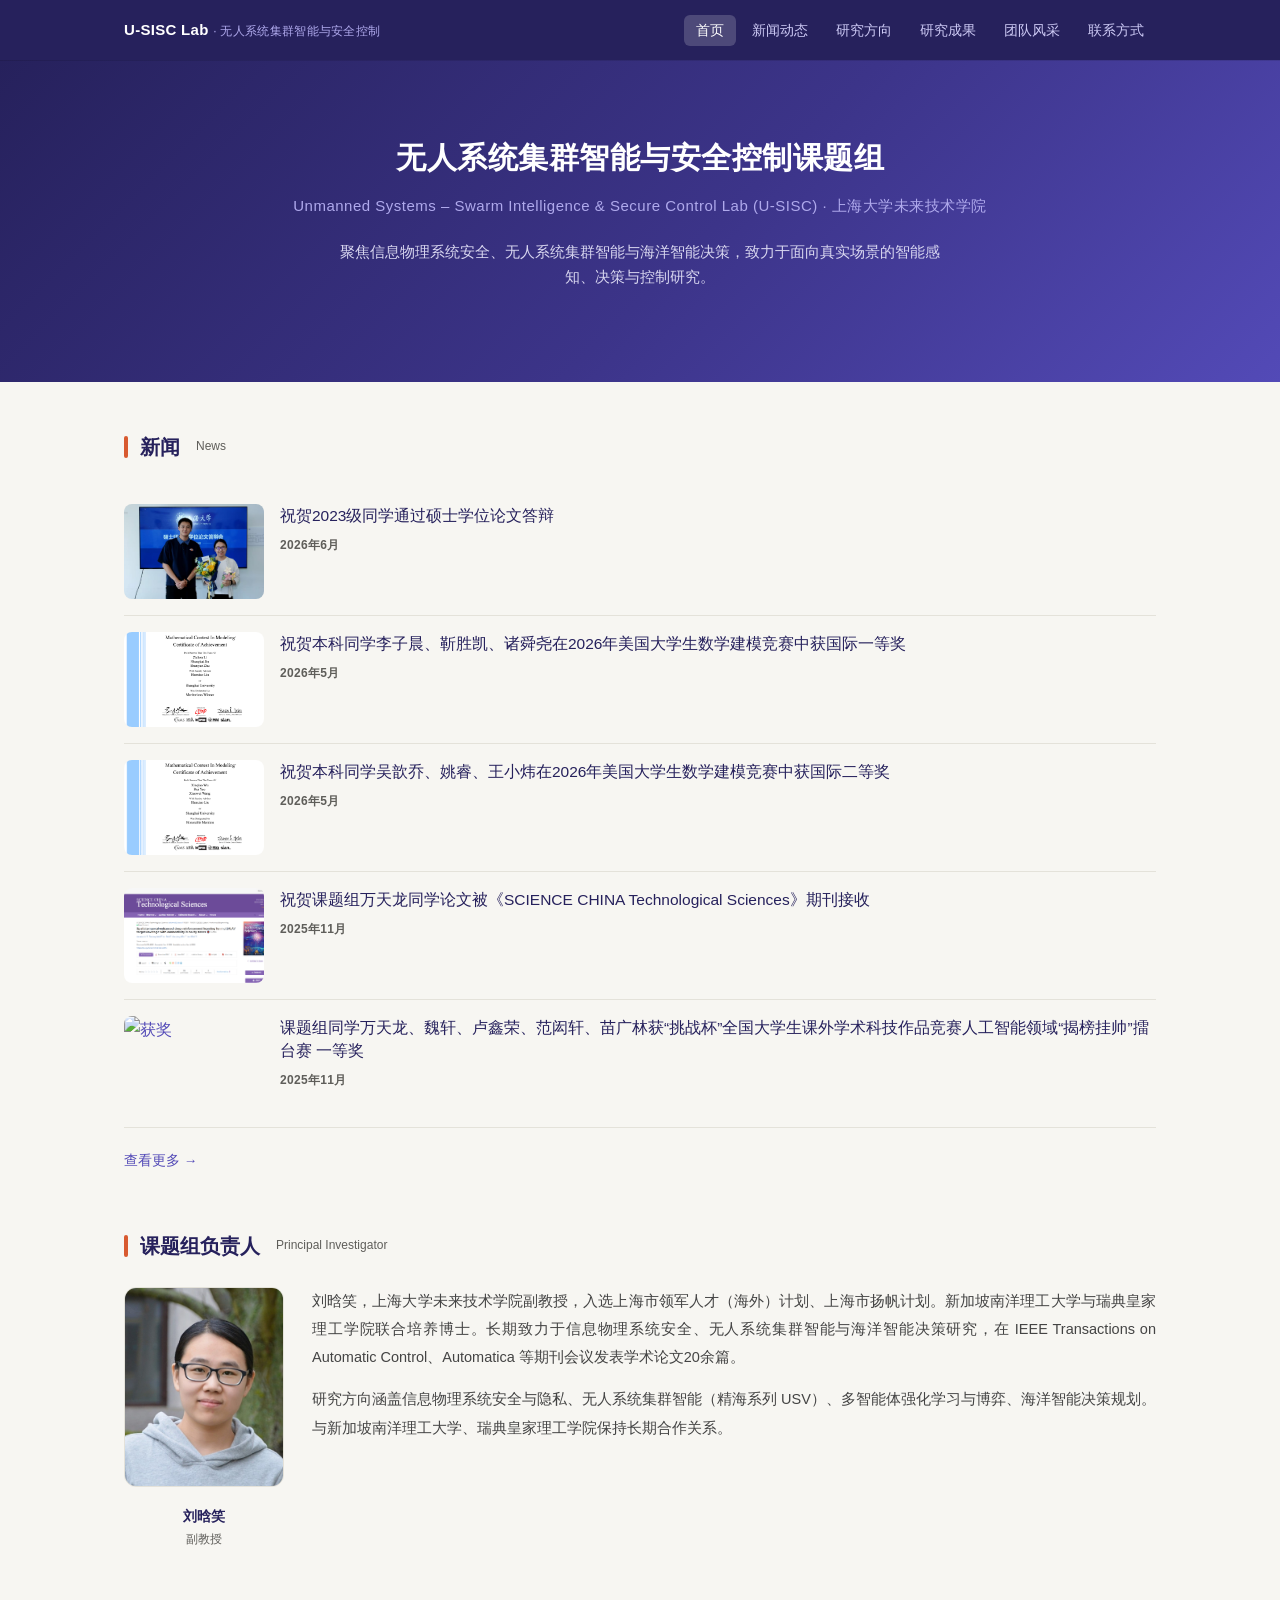
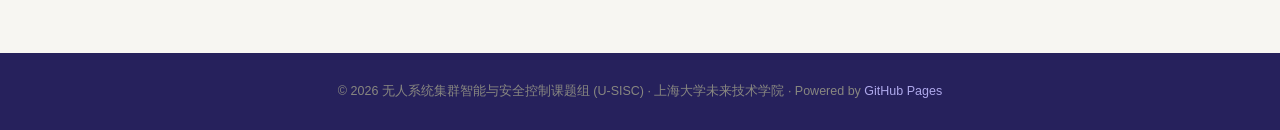
==== index.html @ 38ce07a2 "Add files via upload" ====
<!DOCTYPE html>
<html lang="zh-CN">
<head>
<meta charset="UTF-8">
<meta name="viewport" content="width=device-width, initial-scale=1.0">
<title>U-SISC Lab · 无人系统集群智能与安全控制课题组</title>
<link rel="stylesheet" href="assets/style.css">
</head>
<body>

<nav>
  <div class="nav-inner">
    <div class="nav-brand">U-SISC Lab <span>· 无人系统集群智能与安全控制</span></div>
    <ul class="nav-links">
      <li><a href="index.html" class="active">首页</a></li>
      <li><a href="news.html">新闻动态</a></li>
      <li><a href="research.html">研究方向</a></li>
      <li><a href="publications.html">研究成果</a></li>
      <li><a href="team.html">团队风采</a></li>
      <li><a href="contact.html">联系方式</a></li>
    </ul>
  </div>
</nav>

<header class="hero">
  <h1>无人系统集群智能与安全控制课题组</h1>
  <div class="en">Unmanned Systems – Swarm Intelligence & Secure Control Lab (U-SISC) · 上海大学未来技术学院</div>
  <p class="slogan">聚焦信息物理系统安全、无人系统集群智能与海洋智能决策，致力于面向真实场景的智能感知、决策与控制研究。</p>
</header>

<main>

  <!-- Carousel removed: replaced by inline news list with images -->

  <section>
    <div class="sec-head"><div class="bar"></div><h2>新闻</h2><span class="en">News</span></div>
    
    <div class="news-item">
      <a href="news.html" class="news-item-row">
        <img src="images/2023级-魏轩.jpg" alt="答辩">
        <div class="news-text">
          <h3>祝贺2023级同学通过硕士学位论文答辩</h3>
          <span class="news-date">2026年6月</span>
        </div>
      </a>
    </div>
    <div class="news-list">
      <div class="news-item">
      <a href="news.html" class="news-item-row">
        <img src="images/2026-MCM-M.png" alt="获奖">
        <div class="news-text">
          <h3>祝贺本科同学李子晨、靳胜凯、诸舜尧在2026年美国大学生数学建模竞赛中获国际一等奖</h3>
          <span class="news-date">2026年5月</span>
        </div>
      </a>
    </div>
    <div class="news-list">
      <div class="news-item">
      <a href="news.html" class="news-item-row">
        <img src="images/2026-MCM-H.png" alt="获奖">
        <div class="news-text">
          <h3>祝贺本科同学吴歆乔、姚睿、王小炜在2026年美国大学生数学建模竞赛中获国际二等奖</h3>
          <span class="news-date">2026年5月</span>
        </div>
      </a>
    </div>
    <div class="news-item">
      <a href="news.html" class="news-item-row">
        <img src="images/SCTS.png" alt="论文">
        <div class="news-text">
          <h3>祝贺课题组万天龙同学论文被《SCIENCE CHINA Technological Sciences》期刊接收</h3>
          <span class="news-date">2025年11月</span>
        </div>
      </a>
    </div>
      <div class="news-item">
        <a href="news.html" class="news-item-row">
          <img src="images/2025揭榜挂帅-一等奖.png" alt="获奖">
          <div class="news-text">
            <h3>课题组同学万天龙、魏轩、卢鑫荣、范闳轩、苗广林获“挑战杯”全国大学生课外学术科技作品竞赛人工智能领域“揭榜挂帅”擂台赛 一等奖</h3>
            <span class="news-date">2025年11月</span>
          </div>
        </a>
      </div>
    <p style="margin-top:18px"><a href="news.html" style="font-size:13.5px;color:var(--accent2)">查看更多 →</a></p>
  </section>

  <section>
    <div class="sec-head"><div class="bar"></div><h2>课题组负责人</h2><span class="en">Principal Investigator</span></div>
    <div style="display:grid;grid-template-columns:160px 1fr;gap:28px;align-items:start">
      <div>
        <img src="images/pi-photo.jpg" alt="刘晗笑" style="width:160px;height:200px;object-fit:cover;border-radius:12px;border:0.5px solid var(--line)">
        <p style="font-size:14px;color:var(--ink);font-weight:600;text-align:center;margin-top:10px">刘晗笑</p>
        <p style="font-size:12px;color:var(--muted);text-align:center">副教授</p>
      </div>
      <div>
        <p class="pi-bio-long">刘晗笑，上海大学未来技术学院副教授，入选上海市领军人才（海外）计划、上海市扬帆计划。新加坡南洋理工大学与瑞典皇家理工学院联合培养博士。长期致力于信息物理系统安全、无人系统集群智能与海洋智能决策研究，在 IEEE Transactions on Automatic Control、Automatica 等期刊会议发表学术论文20余篇。</p>
        <p class="pi-bio-long" style="margin-top:14px">研究方向涵盖信息物理系统安全与隐私、无人系统集群智能（精海系列 USV）、多智能体强化学习与博弈、海洋智能决策规划。与新加坡南洋理工大学、瑞典皇家理工学院保持长期合作关系。</p>
      </div>
    </div>
  </section>

</main>

<footer>
  © 2026 无人系统集群智能与安全控制课题组 (U-SISC) · 上海大学未来技术学院 · Powered by <a href="https://pages.github.com" target="_blank">GitHub Pages</a>
</footer>

<!-- carousel script removed -->

</body>
</html>
---- assets/style.css ----
:root{
  --ink:#26215C; --ink2:#3C3489; --muted:#5F5E5A; --line:#E4E2DA;
  --bg:#F7F6F2; --card:#FFFFFF; --accent:#D85A30; --accent2:#534AB7;
  --teal:#0F6E56; --amber:#BA7517; --soft:#EEEDFE;
}
*{margin:0;padding:0;box-sizing:border-box}
body{font-family:-apple-system,BlinkMacSystemFont,"Segoe UI","PingFang SC","Microsoft YaHei",sans-serif;background:var(--bg);color:#2C2C2A;line-height:1.7;font-size:16px}
a{color:var(--accent2);text-decoration:none}
a:hover{text-decoration:underline}

nav{position:sticky;top:0;z-index:100;background:var(--ink);box-shadow:0 1px 0 rgba(0,0,0,.1)}
.nav-inner{max-width:1080px;margin:0 auto;padding:0 24px;display:flex;align-items:center;justify-content:space-between;height:60px}
.nav-brand{color:#fff;font-weight:600;font-size:15px;letter-spacing:.3px}
.nav-brand span{color:#AFA9EC;font-weight:400;font-size:12px}
.nav-links{display:flex;gap:4px;list-style:none}
.nav-links a{color:#CECBF6;font-size:13.5px;padding:8px 12px;border-radius:6px;transition:.15s}
.nav-links a:hover{background:rgba(255,255,255,.1);text-decoration:none;color:#fff}
.nav-links a.active{background:rgba(255,255,255,.18);color:#fff}

.hero{background:linear-gradient(135deg,#26215C 0%,#3C3489 55%,#534AB7 100%);color:#fff;padding:72px 24px 64px;text-align:center}
.hero .lab-tag{display:inline-block;background:rgba(216,90,48,.9);color:#fff;font-size:12px;padding:4px 14px;border-radius:20px;margin-bottom:18px;letter-spacing:1px}
.hero h1{font-size:30px;font-weight:600;margin-bottom:10px;letter-spacing:.5px}
.hero .en{color:#AFA9EC;font-size:15px;margin-bottom:20px;letter-spacing:.5px}
.hero .slogan{color:#D9D7F0;font-size:15px;max-width:620px;margin:0 auto 28px}
.hero .stats{display:flex;justify-content:center;gap:36px;flex-wrap:wrap}
.hero .stat{text-align:center}
.hero .stat .n{font-size:26px;font-weight:600;color:#fff}
.hero .stat .l{font-size:12px;color:#AFA9EC;margin-top:2px}

.page-head{background:linear-gradient(135deg,#26215C,#3C3489);color:#fff;padding:44px 24px 36px;text-align:center}
.page-head h1{font-size:24px;font-weight:600;margin-bottom:6px}
.page-head .en{color:#AFA9EC;font-size:13.5px}

main{max-width:1080px;margin:0 auto;padding:48px 24px}
section{margin-bottom:56px}
.sec-head{display:flex;align-items:center;gap:12px;margin-bottom:24px}
.sec-head .bar{width:4px;height:22px;background:var(--accent);border-radius:2px}
.sec-head h2{font-size:20px;font-weight:600;color:var(--ink)}
.sec-head .en{font-size:12px;color:var(--muted);margin-left:4px}

.pi-card{background:var(--card);border:0.5px solid var(--line);border-radius:14px;padding:28px;display:grid;grid-template-columns:140px 1fr;gap:28px;align-items:start}
.pi-avatar{width:140px;height:140px;border-radius:50%;background:linear-gradient(135deg,#EEEDFE,#CECBF6);display:flex;align-items:center;justify-content:center;font-size:48px;color:#3C3489;font-weight:500}
.pi-card h3{font-size:18px;font-weight:600;color:var(--ink);margin-bottom:4px}
.pi-card .pi-title{color:var(--accent);font-size:14px;margin-bottom:14px}
.pi-card .pi-bio{font-size:14px;color:var(--muted);margin-bottom:14px}
.pi-card .pi-tags{display:flex;flex-wrap:wrap;gap:8px}
.pi-tag{background:var(--soft);color:#3C3489;font-size:12px;padding:5px 12px;border-radius:16px}

.portal-grid{display:grid;grid-template-columns:repeat(auto-fit,minmax(160px,1fr));gap:14px}
.portal-card{background:var(--card);border:0.5px solid var(--line);border-radius:12px;padding:24px 18px;text-align:center;transition:.2s;color:inherit}
.portal-card:hover{border-color:var(--accent2);box-shadow:0 4px 16px rgba(83,74,183,.1);transform:translateY(-2px);text-decoration:none}
.portal-card .p-icon{width:44px;height:44px;border-radius:12px;display:flex;align-items:center;justify-content:center;font-size:20px;margin:0 auto 12px}
.portal-card h3{font-size:14.5px;font-weight:600;color:var(--ink);margin-bottom:4px}
.portal-card p{font-size:12px;color:var(--muted)}
.pi1{background:#EEEDFE;color:#534AB7}.pi2{background:#E1F5EE;color:#0F6E56}.pi3{background:#E6F1FB;color:#185FA5}
.pi4{background:#FAECE7;color:#D85A30}.pi5{background:#FAEEDA;color:#BA7517}.pi6{background:#F4C0D1;color:#993556}

.grid4{display:grid;grid-template-columns:repeat(auto-fit,minmax(220px,1fr));gap:16px}
.rcard{background:var(--card);border:0.5px solid var(--line);border-radius:12px;padding:22px;transition:.2s}
.rcard:hover{border-color:var(--accent2);box-shadow:0 4px 16px rgba(83,74,183,.08)}
.rcard .icon{width:38px;height:38px;border-radius:10px;display:flex;align-items:center;justify-content:center;font-size:17px;margin-bottom:14px;font-weight:600}
.rcard h3{font-size:15px;font-weight:600;color:var(--ink);margin-bottom:8px}
.rcard p{font-size:13px;color:var(--muted);line-height:1.6}
.i1{background:#EEEDFE;color:#534AB7}.i2{background:#E1F5EE;color:#0F6E56}.i3{background:#E6F1FB;color:#185FA5}.i4{background:#FAECE7;color:#D85A30}

.work-grid{display:grid;grid-template-columns:repeat(auto-fit,minmax(280px,1fr));gap:16px}
.wcard{background:var(--card);border:0.5px solid var(--line);border-radius:12px;padding:22px;border-left:3px solid var(--accent)}
.wcard h4{font-size:14.5px;font-weight:600;color:var(--ink);margin-bottom:8px}
.wcard p{font-size:13px;color:var(--muted);margin-bottom:10px;line-height:1.6}
.wcard .wtags{display:flex;flex-wrap:wrap;gap:6px}
.wtag{font-size:11px;color:var(--teal);background:#E1F5EE;padding:3px 9px;border-radius:4px}

.pub-row{background:var(--card);border:0.5px solid var(--line);border-radius:10px;padding:16px 18px;margin-bottom:10px;display:grid;grid-template-columns:auto 1fr;gap:14px;align-items:start}
.pub-row .yr{background:var(--soft);color:#3C3489;font-weight:600;font-size:12.5px;padding:4px 10px;border-radius:6px;white-space:nowrap;height:fit-content}
.pub-row h4{font-size:14px;font-weight:500;color:var(--ink);margin-bottom:3px;line-height:1.5}
.pub-row .venue{font-size:12.5px;color:var(--accent);font-style:italic}
.patent-table{width:100%;border-collapse:collapse;font-size:13px;margin-top:8px}
.patent-table th{background:var(--soft);color:#3C3489;font-weight:600;padding:10px 12px;text-align:left;font-size:12.5px}
.patent-table td{padding:10px 12px;border-bottom:0.5px solid var(--line);color:var(--muted)}
.patent-table td:first-child{color:var(--ink);font-weight:500}

.team-grid{display:grid;grid-template-columns:repeat(5,minmax(120px,1fr));gap:18px}
.member{text-align:center}
.member .m-avatar{width:100%;border-radius:8px;margin:0 auto 12px;overflow:hidden;display:block}
.member h4{font-size:14px;font-weight:500;color:var(--ink);margin-top:0}
.member .m-role{font-size:12px;color:var(--muted);margin-top:8px}
.member a{color:inherit;text-decoration:none}
.member .m-avatar img{width:100%;aspect-ratio:2/3;object-fit:cover;display:block;height:auto}
.group-photos{display:grid;grid-template-columns:repeat(3,minmax(0,1fr));gap:16px;margin-bottom:18px}
.group-photo-item{display:flex;flex-direction:column;gap:8px}
.group-photo-item img{width:100%;aspect-ratio:4/3;object-fit:cover;border-radius:10px;border:0.5px solid var(--line)}
.group-caption{font-size:13px;color:var(--muted);line-height:1.5;display:grid;gap:4px;text-align:center}
.group-caption div:first-child{font-size:14px;color:var(--ink);font-weight:600}
.group-caption div:last-child{font-size:12px;color:var(--ink2);font-weight:400}
.c-a{background:linear-gradient(135deg,#534AB7,#3C3489)}
.c-b{background:linear-gradient(135deg,#0F6E56,#085041)}
.c-c{background:linear-gradient(135deg,#185FA5,#0C447C)}
.c-d{background:linear-gradient(135deg,#D85A30,#993C1D)}

.alumni-grid{display:grid;grid-template-columns:repeat(auto-fit,minmax(220px,1fr));gap:12px}
.alum{background:var(--card);border:0.5px solid var(--line);border-radius:10px;padding:14px 16px;display:flex;align-items:center;gap:12px}
.alum .yr-badge{background:#FAEEDA;color:#854F0B;font-size:11px;font-weight:600;padding:3px 8px;border-radius:4px;white-space:nowrap}
.alum .info h4{font-size:13.5px;color:var(--ink);font-weight:500}
.alum .info p{font-size:12px;color:var(--muted)}

/* Graduated students list */
.grad-note{font-size:13px;color:var(--muted);margin:6px 0 12px;line-height:1.6}
.grad-list{display:flex;flex-direction:column;gap:8px;font-size:14px;color:var(--ink);margin-bottom:8px}
.grad-item .muted{font-size:12px;color:var(--muted);margin-left:6px}
.grad-year-title{font-size:14px;color:var(--ink2);margin:8px 0 6px;font-weight:600}

/* Layout for graduated-year rows: left label column, right list column */
.grad-year{display:flex;flex-direction:column;gap:12px}
.grad-row{display:grid;grid-template-columns:auto 1fr;gap:12px;align-items:center}
.grad-year-label{font-size:15px;color:var(--ink2);font-weight:700;display:block}
.grad-list{margin:0}
.grad-item{padding:6px 0;border-bottom:0.5px solid var(--line)}
.grad-item:last-child{border-bottom:none}

.award-list{position:relative;padding-left:24px}
.award-list::before{content:"";position:absolute;left:6px;top:6px;bottom:6px;width:2px;background:var(--soft)}
.award{position:relative;margin-bottom:18px}
.award::before{content:"";position:absolute;left:-22px;top:6px;width:10px;height:10px;border-radius:50%;background:var(--accent);border:2px solid var(--bg)}
.award .yr{font-weight:600;color:var(--ink2);font-size:13px;margin-bottom:4px}
.award .title{font-size:14px;color:var(--ink);font-weight:500}
.award .desc{font-size:12.5px;color:var(--muted);margin-top:2px}

/* Publications timeline layout */
.pub-timeline{display:grid;grid-template-columns:120px 1fr;gap:20px}
.event_year{list-style:none;padding:8px 0;margin:0}
.event_year li{height:44px;display:flex;align-items:center;justify-content:flex-start}
.event_year li a{display:block;width:100%;text-align:center;padding:8px 6px;border-radius:4px;color:var(--ink);cursor:pointer}
.event_year li.current a{background:var(--accent2);color:#fff;font-weight:700}
.event_list{list-style:none;margin:0;padding:0}
.paper_list{margin-bottom:18px}
.paper_list h3{font-size:18px;color:var(--accent2);margin:8px 0 12px}
/* ensure anchor targets are not hidden behind the sticky nav */
.paper_list h3{scroll-margin-top:84px}
.event_list li p a{color:dimgrey;font-weight:500;text-decoration:none}
.event_list li p a:hover{text-decoration:underline}

/* Publications timeline: three-column grid — date | timeline | content */
.event_list{position:relative;--timeline-left:132px}
.event_list::before{content:"";position:absolute;left:var(--timeline-left);top:18px;bottom:18px;width:2px;background:var(--line);border-radius:2px}
.event_list li{position:relative;display:grid;grid-template-columns:110px 44px minmax(0,1fr);align-items:flex-start;gap:12px;padding:16px 0;border-bottom:0.5px solid var(--line)}
.event_list li::before{content:"";position:absolute;left:var(--timeline-left);top:20px;transform:translateX(-50%);width:12px;height:12px;border-radius:50%;background:var(--card);border:3px solid var(--accent2);box-sizing:border-box}
.event_list li span{grid-column:1;text-align:right;padding-right:12px;color:var(--muted);font-size:13px}
.event_list li p{grid-column:3;margin:0;color:var(--ink);font-size:14px;padding-left:6px}

@media(max-width:760px){
  .pub-timeline{grid-template-columns:1fr}
  .event_year{display:flex;flex-direction:row;gap:8px;overflow:auto;border-right:none;border-top:1px solid var(--line);padding-top:8px}
  .event_year li{height:auto}
  .event_list{--timeline-left:72px}
  .event_list li{grid-template-columns:0 44px 1fr;padding:12px 0}
  .event_list li span{display:none}
  .event_list li p{grid-column:3;padding-left:0}
}

.news-grid{display:grid;grid-template-columns:repeat(auto-fill,minmax(260px,1fr));gap:16px}
.news-card{background:var(--card);border:0.5px solid var(--line);border-radius:12px;overflow:hidden;transition:.2s}
.news-card:hover{box-shadow:0 4px 16px rgba(83,74,183,.1);transform:translateY(-2px)}
.news-img{height:130px;display:flex;flex-direction:column;align-items:center;justify-content:center;font-size:12.5px;color:#fff;text-align:center;padding:8px;gap:6px}
.news-img .emoji{font-size:28px}
.news-img.t1{background:linear-gradient(135deg,#534AB7,#3C3489)}
.news-img.t2{background:linear-gradient(135deg,#0F6E56,#085041)}
.news-img.t3{background:linear-gradient(135deg,#185FA5,#0C447C)}
.news-img.t4{background:linear-gradient(135deg,#D85A30,#993C1D)}
.news-img.t5{background:linear-gradient(135deg,#BA7517,#854F0B)}
.news-body{padding:14px 16px}
.news-scroll{display:flex;gap:16px;overflow-x:auto;scroll-snap-type:x mandatory;padding-bottom:14px;-webkit-overflow-scrolling:touch}
.news-scroll::-webkit-scrollbar{height:6px}
.news-scroll::-webkit-scrollbar-track{background:var(--soft);border-radius:3px}
.news-scroll::-webkit-scrollbar-thumb{background:var(--accent2);border-radius:3px}
.news-scroll .news-card{min-width:280px;scroll-snap-align:start;flex-shrink:0}
.news-list{display:flex;flex-direction:column;gap:0}
.news-item{padding:16px 0;border-bottom:0.5px solid var(--line)}
.news-item:last-child{border-bottom:none}
.news-item h3{font-size:15.5px;color:var(--ink);font-weight:500;margin-bottom:5px;line-height:1.5}
.news-item .news-date{font-size:12px;color:var(--muted)}
.news-item a:hover h3{color:var(--accent2)}
.pi-bio-long{font-size:14.5px;color:#444;line-height:1.95;text-align:justify}

/* Left-image, right-text layout for news list */
.news-item-row{display:flex;gap:16px;align-items:flex-start}
.news-item-row img{width:140px;height:95px;object-fit:cover;border-radius:8px;flex-shrink:0}
.news-text{flex:1}
.news-text h3{font-size:15.5px;margin:0}
.news-text .news-date{font-size:12px;color:var(--muted);margin-top:8px;display:block}
.carousel{position:relative;height:300px;overflow:hidden;border-radius:14px;margin-bottom:28px;box-shadow:0 2px 12px rgba(38,33,92,.12)}
.carousel-track{display:flex;height:100%;transition:transform .6s ease}
.carousel-slide{min-width:100%;height:100%;display:flex;flex-direction:column;align-items:center;justify-content:center;color:#fff;text-align:center;gap:10px;padding:20px;background-size:cover;background-position:center}
.carousel-slide .emoji{font-size:42px}
.carousel-slide h3{font-size:18px;font-weight:600;max-width:560px;line-height:1.5}
.carousel-slide .date{font-size:13px;opacity:.85}
.carousel-dots{position:absolute;bottom:16px;left:50%;transform:translateX(-50%);display:flex;gap:8px;z-index:2}
.carousel-dot{width:9px;height:9px;border-radius:50%;background:rgba(255,255,255,.4);cursor:pointer;transition:.2s}
.carousel-dot.active{background:#fff;width:24px;border-radius:5px}
.news-date{font-size:11.5px;color:var(--accent);font-weight:600;margin-bottom:5px;letter-spacing:.3px}
.news-title{font-size:13.5px;color:var(--ink);font-weight:500;margin-bottom:5px;line-height:1.5}
.news-desc{font-size:12px;color:var(--muted);line-height:1.5}

.contact-grid{display:grid;grid-template-columns:repeat(auto-fit,minmax(200px,1fr));gap:14px}
.citem{background:var(--card);border:0.5px solid var(--line);border-radius:10px;padding:18px}
.citem .ctype{font-size:11px;color:var(--muted);text-transform:uppercase;letter-spacing:.8px;margin-bottom:6px}
.citem .cval{font-size:14px;color:var(--ink);font-weight:500}

footer{background:var(--ink);color:#888780;text-align:center;padding:28px 24px;font-size:12.5px}
footer a{color:#AFA9EC}

@media(max-width:760px){
  .pi-card{grid-template-columns:1fr;text-align:center}
  .pi-avatar{margin:0 auto}
  .pi-card .pi-tags{justify-content:center}
  .nav-links{gap:1px}.nav-links a{padding:6px 7px;font-size:12px}
  .hero .stats{gap:20px}
  .hero h1{font-size:24px}
  /* Responsive adjustments for larger avatars and photos */
  .team-grid{grid-template-columns:repeat(2,minmax(0,1fr));}
  .member .m-avatar{width:80px;height:80px;font-size:24px}
  .member .m-avatar img{width:80px;height:80px}
  .group-photos{grid-template-columns:repeat(2,minmax(0,1fr));}
  .group-photo-item img{height:160px}
}
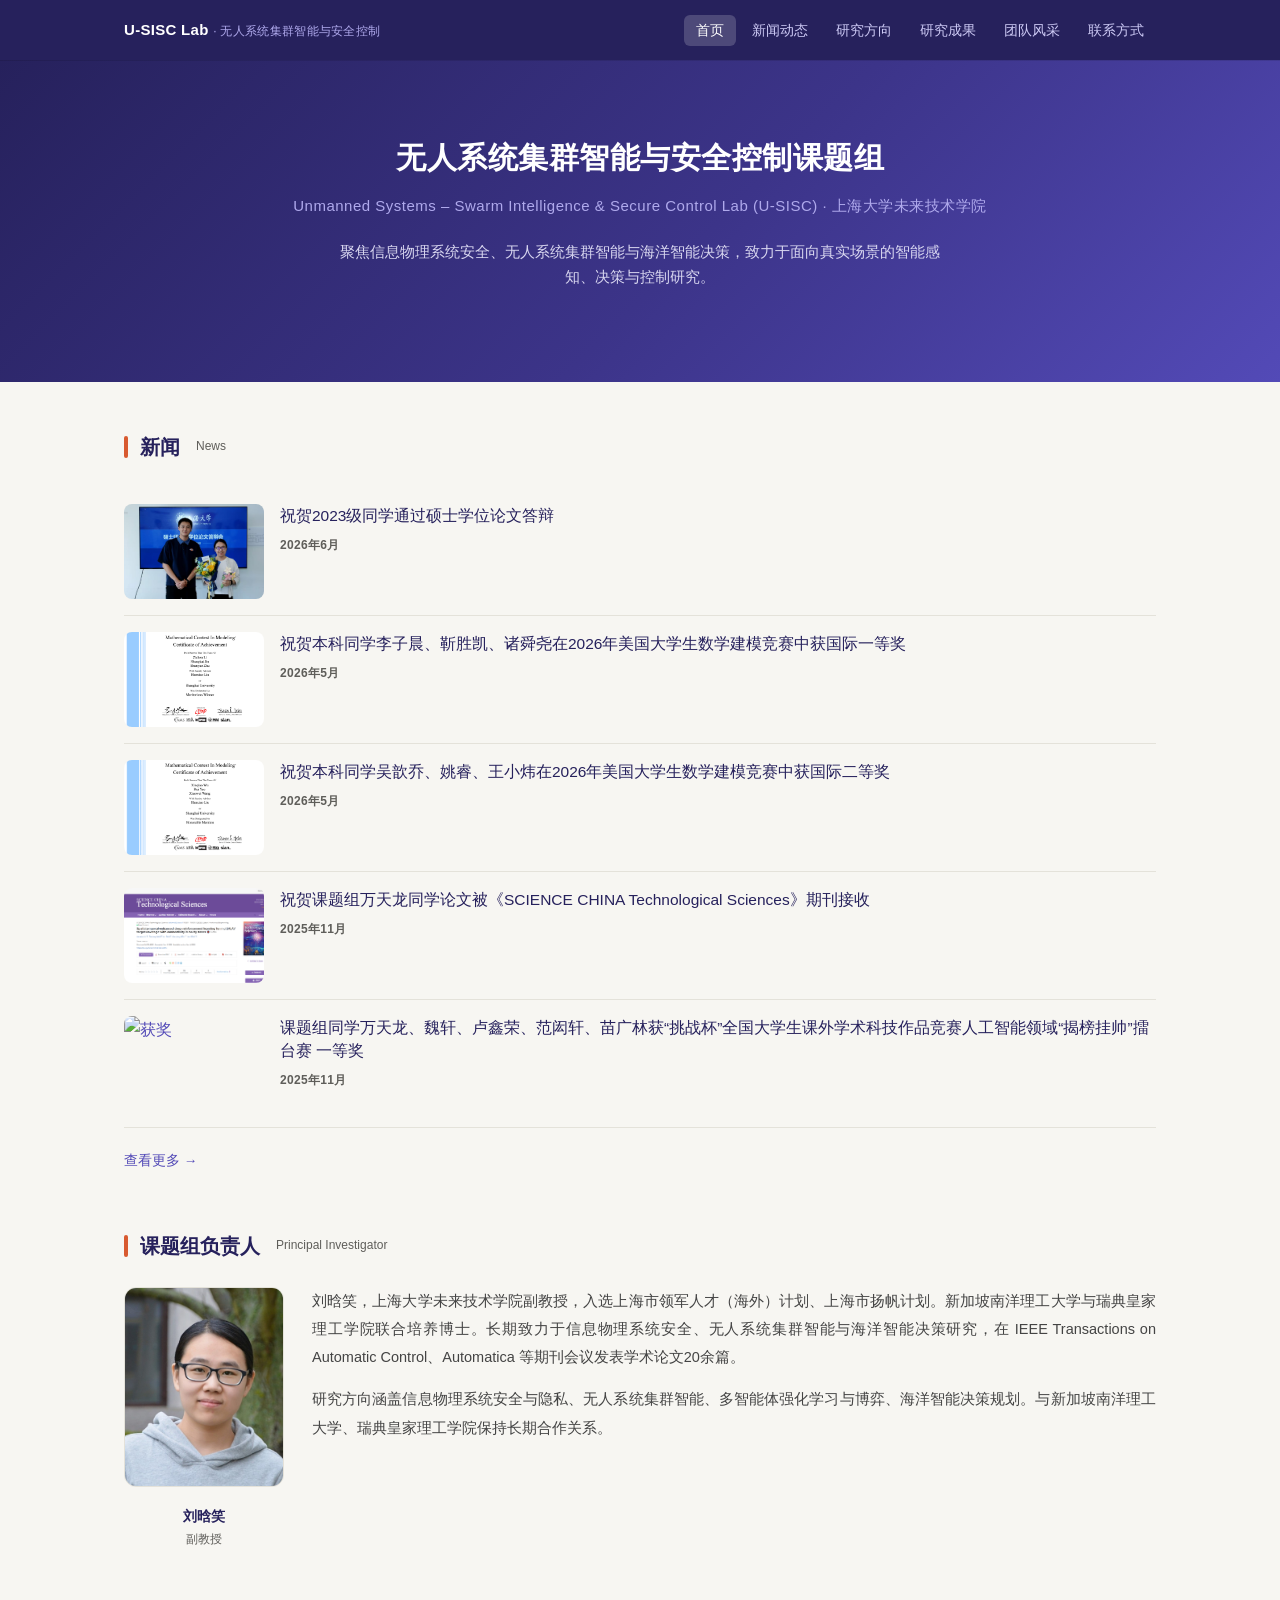
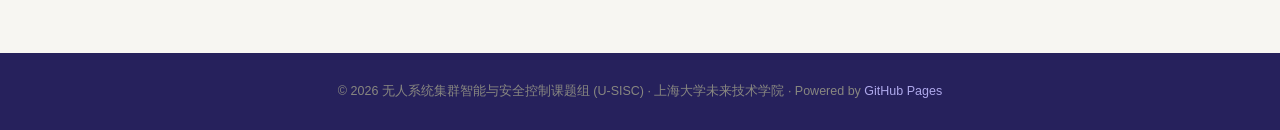
==== commit 86b65052: "Update index.html" ====
--- a/index.html
+++ b/index.html
@@ -95,7 +95,7 @@
       </div>
       <div>
         <p class="pi-bio-long">刘晗笑，上海大学未来技术学院副教授，入选上海市领军人才（海外）计划、上海市扬帆计划。新加坡南洋理工大学与瑞典皇家理工学院联合培养博士。长期致力于信息物理系统安全、无人系统集群智能与海洋智能决策研究，在 IEEE Transactions on Automatic Control、Automatica 等期刊会议发表学术论文20余篇。</p>
-        <p class="pi-bio-long" style="margin-top:14px">研究方向涵盖信息物理系统安全与隐私、无人系统集群智能（精海系列 USV）、多智能体强化学习与博弈、海洋智能决策规划。与新加坡南洋理工大学、瑞典皇家理工学院保持长期合作关系。</p>
+        <p class="pi-bio-long" style="margin-top:14px">研究方向涵盖信息物理系统安全与隐私、无人系统集群智能、多智能体强化学习与博弈、海洋智能决策规划。与新加坡南洋理工大学、瑞典皇家理工学院保持长期合作关系。</p>
       </div>
     </div>
   </section>
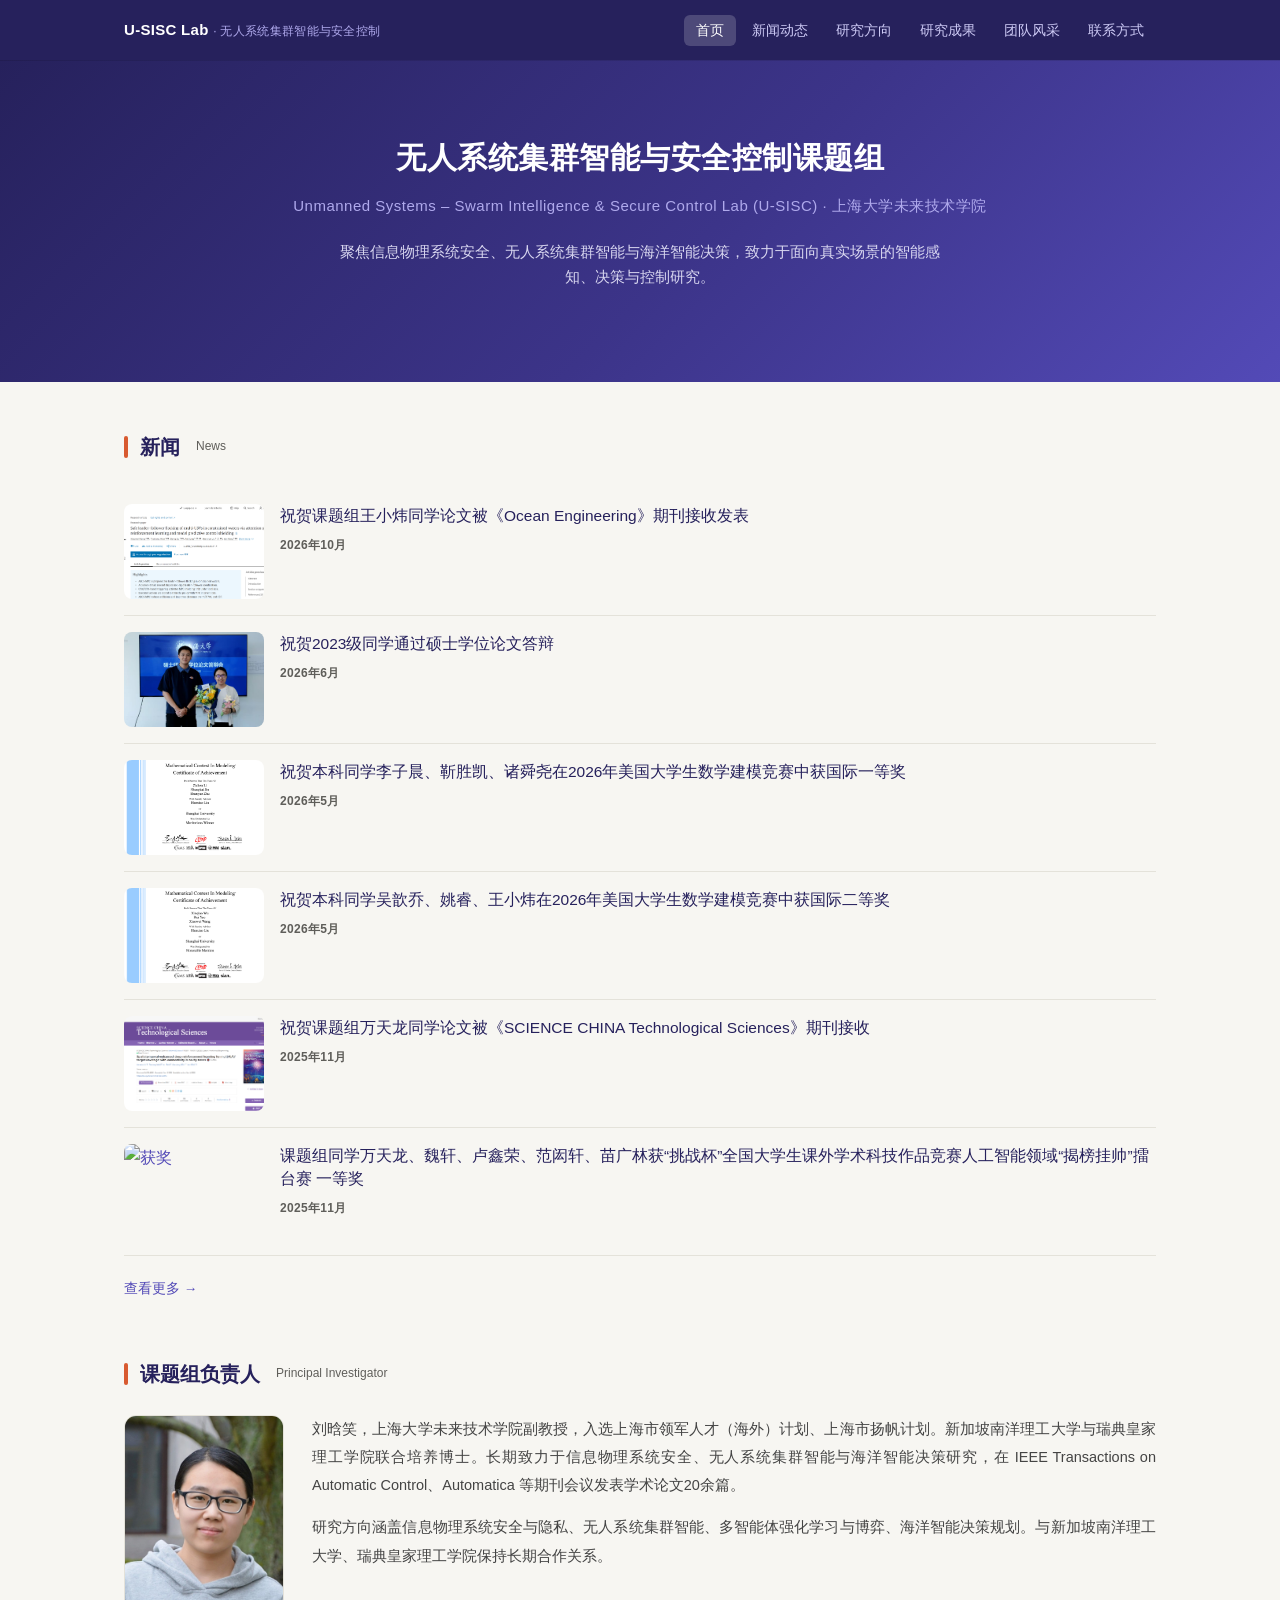
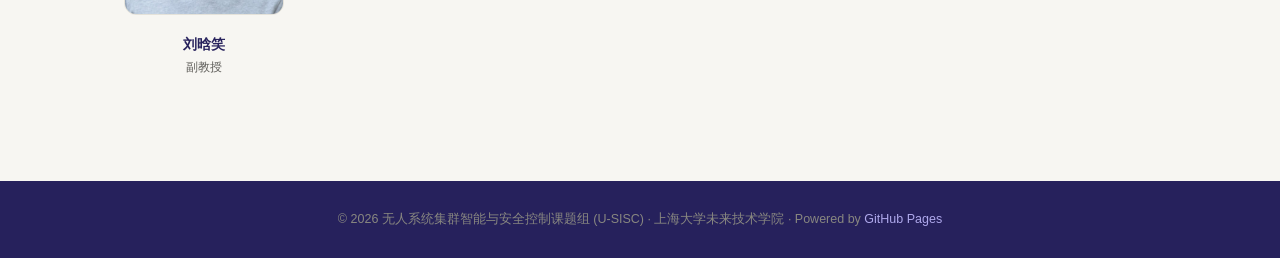
==== commit 83c6f691: "Add Ocean Engineering paper by Wang Xiaowei and update news" ====
--- a/index.html
+++ b/index.html
@@ -35,6 +35,15 @@
   <section>
     <div class="sec-head"><div class="bar"></div><h2>新闻</h2><span class="en">News</span></div>
     
+    <div class="news-item">
+      <a href="news.html" class="news-item-row">
+        <img src="images/2026OE.png" alt="论文">
+        <div class="news-text">
+          <h3>祝贺课题组王小炜同学论文被《Ocean Engineering》期刊接收发表</h3>
+          <span class="news-date">2026年10月</span>
+        </div>
+      </a>
+    </div>
     <div class="news-item">
       <a href="news.html" class="news-item-row">
         <img src="images/2023级-魏轩.jpg" alt="答辩">
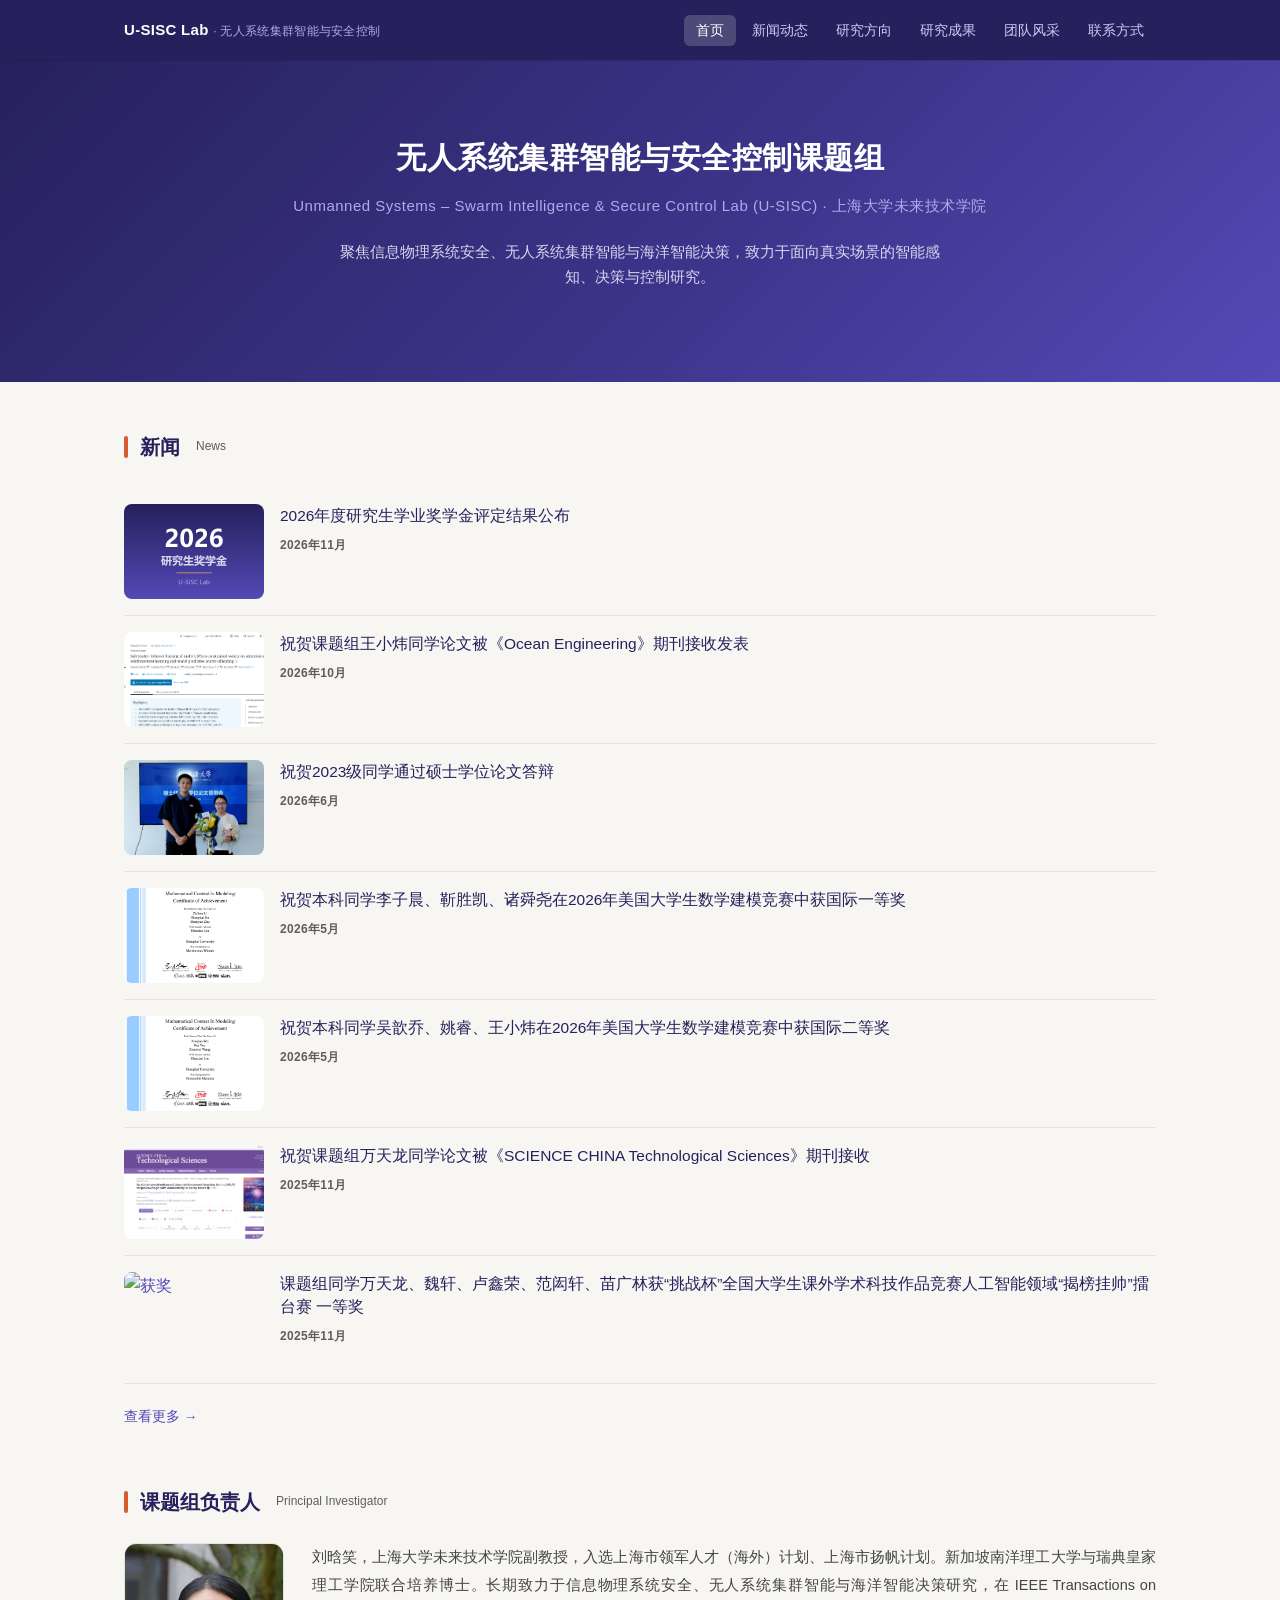
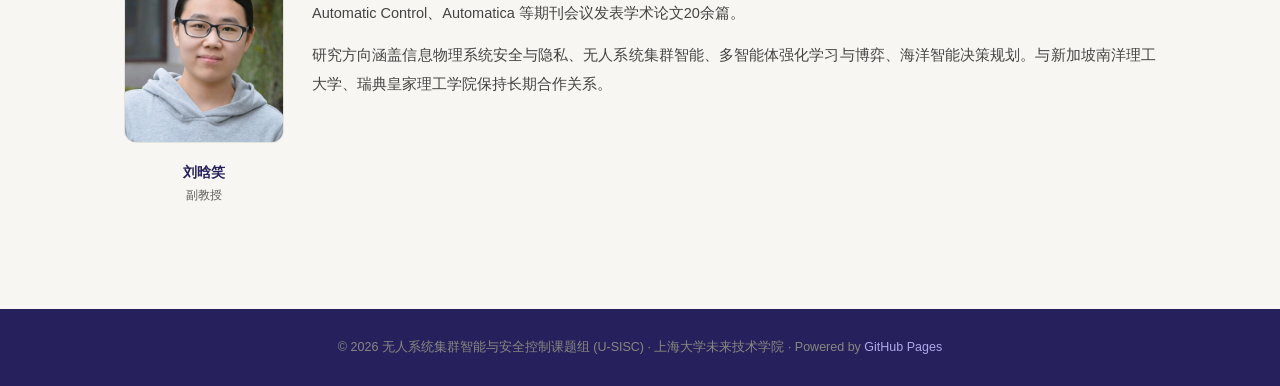
==== commit 09e3bbcc: "Add scholarship news to the homepage feed Drops the recipient count from the headline on both pages." ====
--- a/index.html
+++ b/index.html
@@ -35,6 +35,15 @@
   <section>
     <div class="sec-head"><div class="bar"></div><h2>新闻</h2><span class="en">News</span></div>
     
+    <div class="news-item">
+      <a href="news.html" class="news-item-row">
+        <img src="images/2026-奖学金.png" alt="奖学金">
+        <div class="news-text">
+          <h3>2026年度研究生学业奖学金评定结果公布</h3>
+          <span class="news-date">2026年11月</span>
+        </div>
+      </a>
+    </div>
     <div class="news-item">
       <a href="news.html" class="news-item-row">
         <img src="images/2026OE.png" alt="论文">
--- a/assets/style.css
+++ b/assets/style.css
@@ -212,7 +212,13 @@
   .pi-card{grid-template-columns:1fr;text-align:center}
   .pi-avatar{margin:0 auto}
   .pi-card .pi-tags{justify-content:center}
-  .nav-links{gap:1px}.nav-links a{padding:6px 7px;font-size:12px}
+  .nav-inner{padding:0 14px}
+  .nav-links{gap:1px}.nav-links a{padding:6px 6px;font-size:12px}
+  /* keep the nav on one line: no per-character wrapping, scroll the last few px if needed */
+  .nav-brand span{display:none}
+  .nav-links{min-width:0;overflow-x:auto;flex-wrap:nowrap;scrollbar-width:none}
+  .nav-links::-webkit-scrollbar{display:none}
+  .nav-links a{white-space:nowrap}
   .hero .stats{gap:20px}
   .hero h1{font-size:24px}
   /* Responsive adjustments for larger avatars and photos */
@@ -222,3 +228,8 @@
   .group-photos{grid-template-columns:repeat(2,minmax(0,1fr));}
   .group-photo-item img{height:160px}
 }
+
+@media(max-width:560px){
+  .nav-brand{display:none}
+  .nav-links{width:100%;justify-content:space-between}
+}
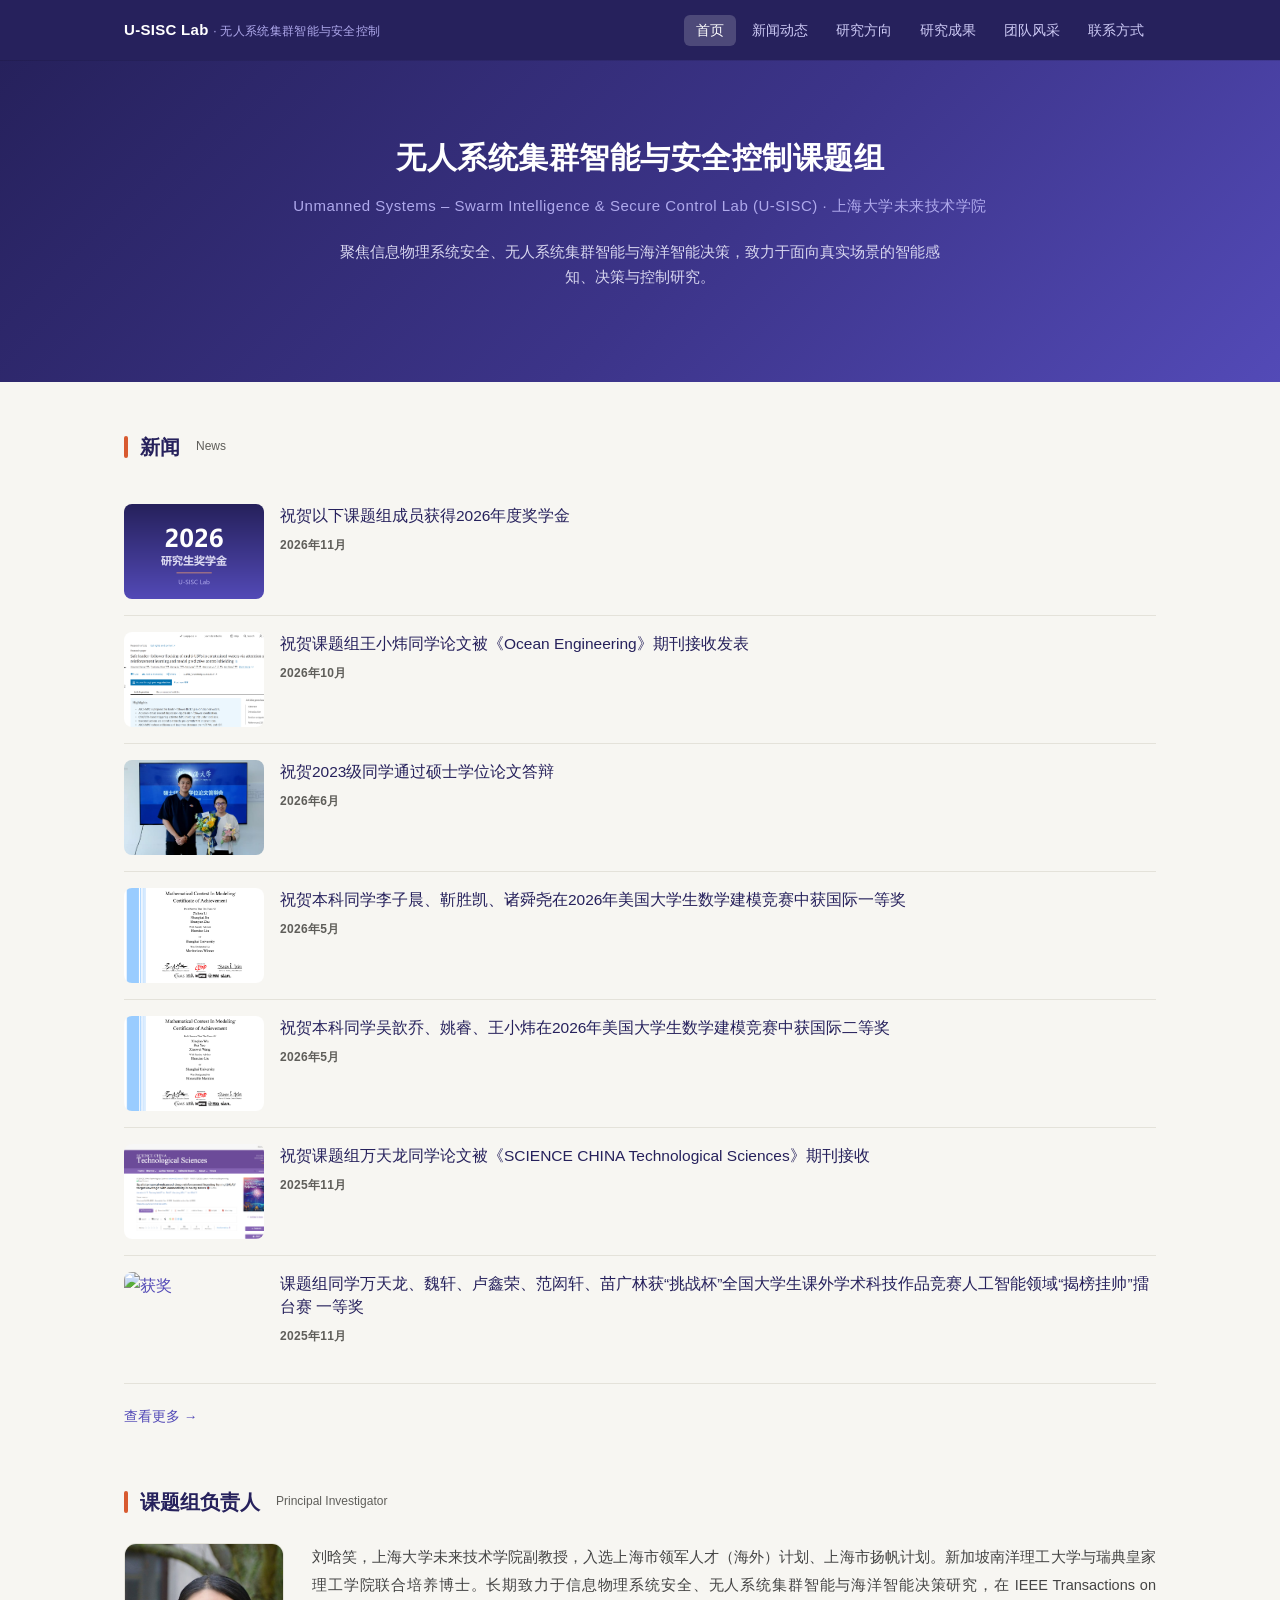
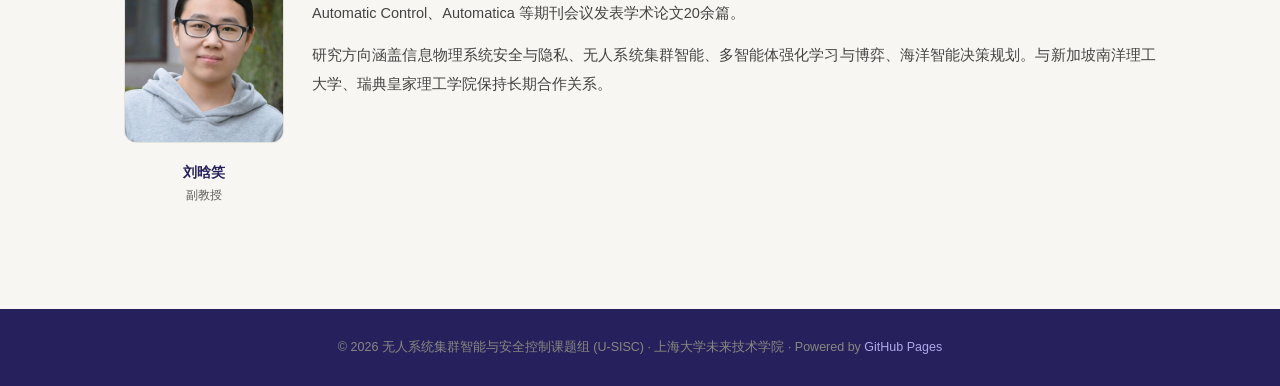
==== commit 806d7adb: "Reword scholarship headline as a congratulation" ====
--- a/index.html
+++ b/index.html
@@ -39,7 +39,7 @@
       <a href="news.html" class="news-item-row">
         <img src="images/2026-奖学金.png" alt="奖学金">
         <div class="news-text">
-          <h3>2026年度研究生学业奖学金评定结果公布</h3>
+          <h3>祝贺以下课题组成员获得2026年度奖学金</h3>
           <span class="news-date">2026年11月</span>
         </div>
       </a>
